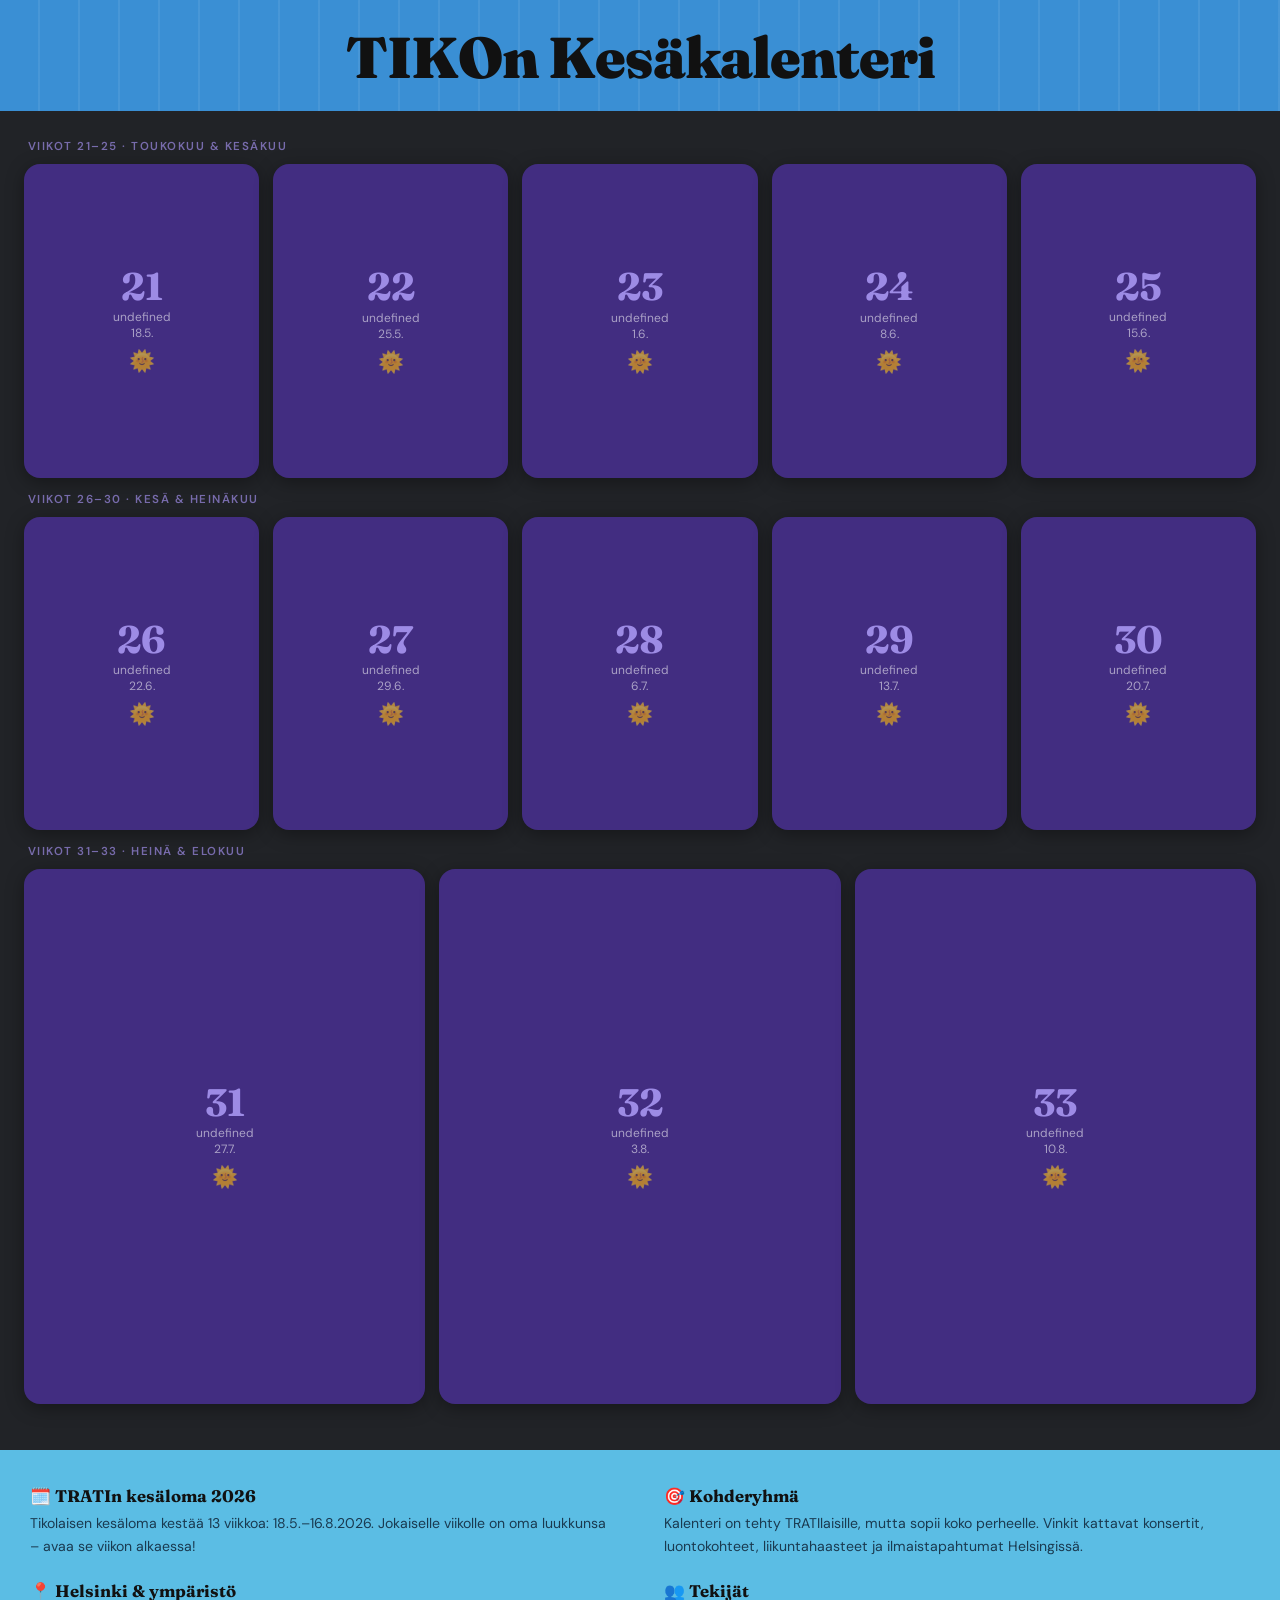
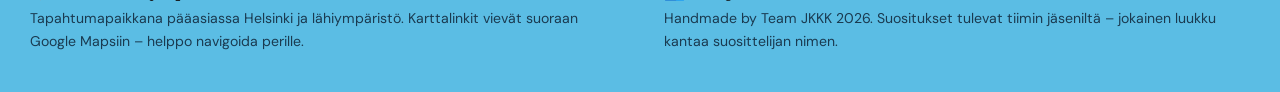
==== index.html @ 89586036 "Rename kalenteri.html to index.html" ====
<!DOCTYPE html>
<html lang="fi">
<head>
  <meta charset="UTF-8">
  <meta name="viewport" content="width=device-width, initial-scale=1.0">
  <title>TIKOn Kesäkalenteri 2026</title>
  <link href="https://fonts.googleapis.com/css2?family=Fraunces:wght@700;900&family=DM+Sans:wght@400;500;600&display=swap" rel="stylesheet">
  <link rel="stylesheet" href="kalenteri.css">
</head>
<body>

  <!-- HEADER -->
  <header>
    <h1>TIKOn Kesäkalenteri</h1>
  </header>

  <!-- CALENDAR -->
  <div class="calendar-wrap">
    <div class="week-label">Viikot 21–25 · Toukokuu &amp; Kesäkuu</div>
    <div class="grid-row five" id="row1"></div>

    <div class="week-label">Viikot 26–30 · Kesä &amp; Heinäkuu</div>
    <div class="grid-row five" id="row2"></div>

    <div class="week-label">Viikot 31–33 · Heinä &amp; Elokuu</div>
    <div class="grid-row three" id="row3"></div>
  </div>

  <!-- INFO STRIP -->
  <div class="info-strip">
    <div class="info-block">
      <h3>🗓️ TRATIn kesäloma 2026</h3>
      <p>Tikolaisen kesäloma kestää 13 viikkoa: 18.5.–16.8.2026. Jokaiselle viikolle on oma luukkunsa – avaa se viikon alkaessa!</p>
    </div>
    <div class="info-block">
      <h3>🎯 Kohderyhmä</h3>
      <p>Kalenteri on tehty TRATIlaisille, mutta sopii koko perheelle. Vinkit kattavat konsertit, luontokohteet, liikuntahaasteet ja ilmaistapahtumat Helsingissä.</p>
    </div>
    <div class="info-block">
      <h3>📍 Helsinki &amp; ympäristö</h3>
      <p>Tapahtumapaikkana pääasiassa Helsinki ja lähiympäristö. Karttalinkit vievät suoraan Google Mapsiin – helppo navigoida perille.</p>
    </div>
    <div class="info-block">
      <h3>👥 Tekijät</h3>
      <p>Handmade by Team JKKK 2026. Suositukset tulevat tiimin jäseniltä – jokainen luukku kantaa suosittelijan nimen.</p>
    </div>
  </div>

  <!-- MODAL -->
  <div class="modal-overlay" id="modalOverlay">
    <div class="modal-box" id="modalBox">
      <button class="modal-close" id="modalClose">✕</button>
      <div id="modalContent"></div>
    </div>
  </div>

  <script src="kalenteri.js"></script>

</body>
</html>
---- kalenteri.css ----
:root {
  --bg:        rgb(33, 35, 39);
  --card:      rgb(66, 45, 129);
  --accent:    rgb(157, 139, 229);
  --header-bg: #3a8fd4;
  --footer-bg: #5bbde4;
  --text-dark: #111;
  --text-light: #fff;

}

*, *::before, *::after { box-sizing: border-box; margin: 0; padding: 0; }

body {
  font-family: 'DM Sans', sans-serif;
  background: #e8f4fb;
  min-height: 100vh;
}

/* ── HEADER ── */
header {
  background: var(--header-bg);
  padding: 22px 30px 18px;
  text-align: center;
  position: relative;
  overflow: hidden;
}
header::after {
  content: '';
  position: absolute;
  inset: 0;
  background: repeating-linear-gradient(
    90deg,
    transparent,
    transparent 38px,
    rgba(255,255,255,0.07) 38px,
    rgba(255,255,255,0.07) 40px
  );
  pointer-events: none;
}
header h1 {
  font-family: 'Fraunces', serif;
  font-size: clamp(2rem, 7vw, 3.6rem);
  font-weight: 900;
  color: var(--text-dark);
  letter-spacing: -1px;
  position: relative;
  z-index: 1;
}
.sun-emoji {
  font-size: 2.2rem;
  vertical-align: middle;
  margin: 0 6px;
}

/* ── CALENDAR GRID ── */
.calendar-wrap {
  background: var(--bg);
  padding: 28px 24px 32px;
}
.week-label {
  color: var(--accent);
  font-size: 0.72rem;
  font-weight: 600;
  letter-spacing: 0.13em;
  text-transform: uppercase;
  margin-bottom: 10px;
  padding-left: 4px;
  opacity: 0.7;
}
.grid-row {
  display: grid;
  gap: 14px;
  margin-bottom: 14px;
}
.grid-row.five  { grid-template-columns: repeat(5, 1fr); }
.grid-row.three { grid-template-columns: repeat(3, 1fr); }

/* ── DOOR ── */
.door {
  aspect-ratio: 3/4;
  background: var(--card);
  border-radius: 16px;
  display: flex;
  flex-direction: column;
  align-items: center;
  justify-content: center;
  cursor: pointer;
  position: relative;
  overflow: hidden;
  transition: transform 0.18s ease, box-shadow 0.18s ease;
  box-shadow: 0 4px 18px rgba(0,0,0,0.35);
  user-select: none;
}
.door:hover:not(.locked) {
  transform: translateY(-4px) scale(1.03);

}
.door.locked {
  cursor: not-allowed;
  opacity: 0.55;
  filter: grayscale(0.3);
}
.door.opened {
  background: linear-gradient(135deg, #2e1f6b 0%, var(--card) 100%);

}
.door .week-num {
  font-family: 'Fraunces', serif;
  font-size: clamp(1.5rem, 3vw, 2.4rem);
  font-weight: 700;
  color: var(--accent);
  line-height: 1;
}
.door .door-label {
  font-size: clamp(0.55rem, 1.1vw, 0.75rem);
  color: rgba(255,255,255,0.55);
  margin-top: 4px;
  text-align: center;
  padding: 0 6px;
}
.door .lock-icon {
  font-size: 1.3rem;
  margin-top: 6px;
  opacity: 0.6;
}
.door.opened .lock-icon { display: none; }
.door.opened .week-num  { color: #fff; }
.door .open-star {
  display: none;
  position: absolute;
  top: 8px; right: 10px;
  font-size: 1rem;
  color: gold;
}
.door.opened .open-star { display: block; }



/* ── INFO STRIP ── */
.info-strip {
  background: var(--footer-bg);
  padding: 36px 30px 40px;
  display: grid;
  grid-template-columns: 1fr 1fr;
  gap: 24px 48px;
}
.info-block h3 {
  font-family: 'Fraunces', serif;
  font-size: 1.05rem;
  font-weight: 700;
  color: var(--text-dark);
  margin-bottom: 6px;
}
.info-block p {
  font-size: 0.88rem;
  line-height: 1.6;
  color: #1a3a50;
}

/* ── MODAL ── */
.modal-overlay {
  display: none;
  position: fixed;
  inset: 0;
  background: rgba(10, 8, 25, 0.75);
  backdrop-filter: blur(4px);
  z-index: 100;
  align-items: center;
  justify-content: center;
}
.modal-overlay.active { display: flex; }

.modal-box {
  background: var(--bg);
  border: 2px solid var(--card);
  border-radius: 20px;
  max-width: 480px;
  width: 92%;
  padding: 36px 32px 32px;
  position: relative;
  box-shadow: 0 24px 80px rgba(0,0,0,0.7), 0 0 40px var(--open-glow);
  animation: popIn 0.25s cubic-bezier(0.34,1.56,0.64,1);
}
@keyframes popIn {
  from { transform: scale(0.8); opacity: 0; }
  to   { transform: scale(1);   opacity: 1; }
}
.modal-close {
  position: absolute;
  top: 14px; right: 18px;
  background: none;
  border: none;
  color: var(--accent);
  font-size: 1.6rem;
  cursor: pointer;
  line-height: 1;
}


.modal-week-badge {
  display: inline-block;
  background: var(--card);
  color: var(--accent);
  font-family: 'Fraunces', serif;
  font-size: 0.8rem;
  font-weight: 700;
  letter-spacing: 0.1em;
  text-transform: uppercase;
  padding: 4px 14px;
  border-radius: 30px;
  margin-bottom: 12px;
}
.modal-title {
  font-family: 'Fraunces', serif;
  font-size: 1.7rem;
  font-weight: 900;
  color: #fff;
  margin-bottom: 8px;
  line-height: 1.2;
}
.modal-emoji {
  font-size: 2.8rem;
  display: block;
  margin-bottom: 10px;
}
.modal-desc {
  font-size: 0.95rem;
  color: rgba(255,255,255,0.82);
  line-height: 1.65;
  margin-bottom: 18px;
}
.modal-map-btn {
  display: inline-flex;
  align-items: center;
  gap: 7px;
  background: var(--card);
  color: var(--accent);
  border: none;
  border-radius: 10px;
  padding: 10px 20px;
  font-family: 'DM Sans', sans-serif;
  font-size: 0.88rem;
  font-weight: 600;
  cursor: pointer;
  text-decoration: none;
  transition: background 0.15s, transform 0.15s;
}
.modal-map-btn:hover {
  background: #4a2fa0;
  transform: translateY(-2px);
}
.modal-recommender {
  margin-top: 16px;
  font-size: 0.78rem;
  color: rgba(255,255,255,0.38);
  font-style: italic;
}
.modal-locked-msg {
  text-align: center;
  padding: 20px 0;
}
.modal-locked-msg .lock-big {
  font-size: 3.5rem;
  display: block;
  margin-bottom: 12px;
}
.modal-locked-msg p {
  color: rgba(255,255,255,0.6);
  font-size: 0.95rem;
  line-height: 1.5;
}

/* ── RESPONSIVE ── */
@media (max-width: 600px) {
  .grid-row.five  { grid-template-columns: repeat(3, 1fr); }
  .grid-row.three { grid-template-columns: repeat(3, 1fr); }
  .info-strip     { grid-template-columns: 1fr; }
  .calendar-wrap  { padding: 18px 12px 24px; }
}
@media (max-width: 380px) {
  .grid-row.five { grid-template-columns: repeat(2, 1fr); }
}
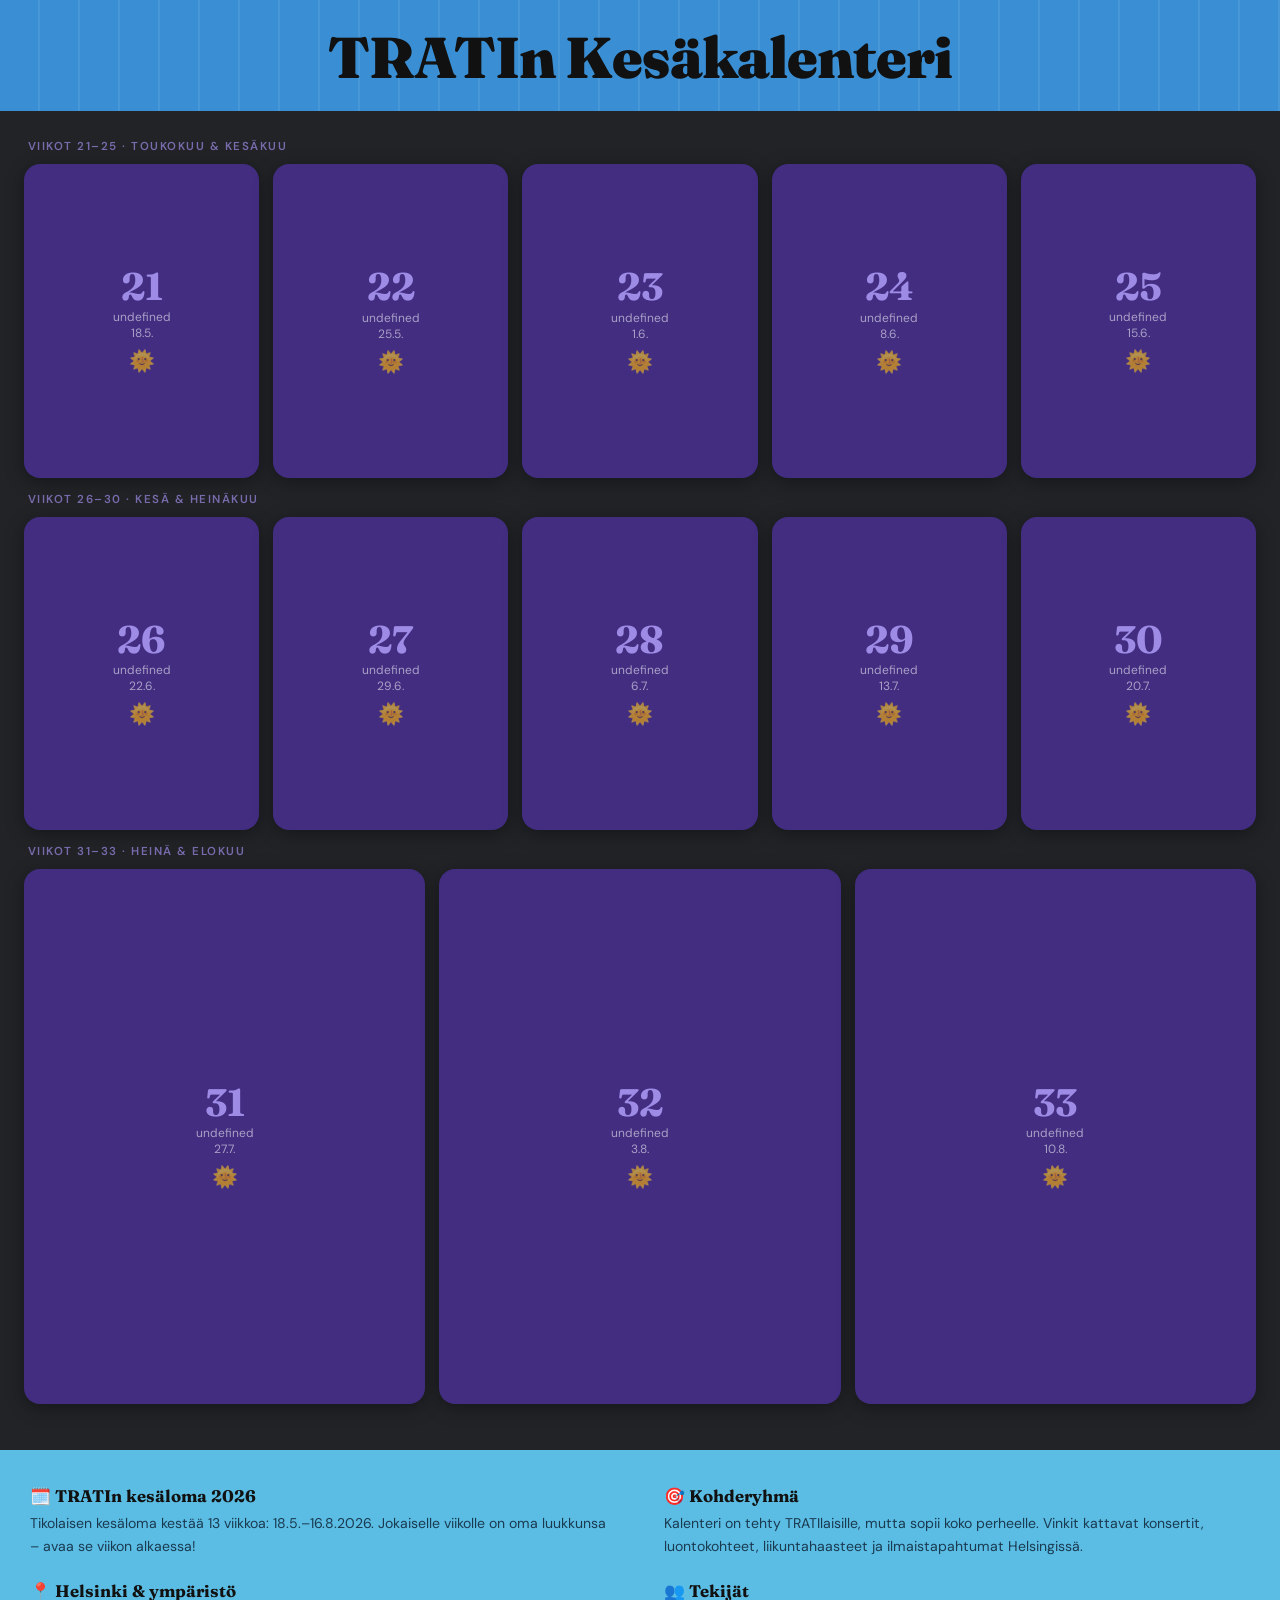
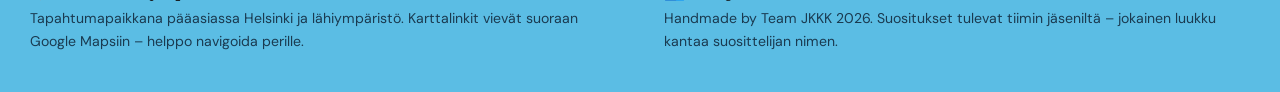
==== commit b3917a3c: "Update index.html" ====
--- a/index.html
+++ b/index.html
@@ -3,7 +3,7 @@
 <head>
   <meta charset="UTF-8">
   <meta name="viewport" content="width=device-width, initial-scale=1.0">
-  <title>TIKOn Kesäkalenteri 2026</title>
+  <title>TRATIn Kesäkalenteri 2026</title>
   <link href="https://fonts.googleapis.com/css2?family=Fraunces:wght@700;900&family=DM+Sans:wght@400;500;600&display=swap" rel="stylesheet">
   <link rel="stylesheet" href="kalenteri.css">
 </head>
@@ -11,7 +11,7 @@
 
   <!-- HEADER -->
   <header>
-    <h1>TIKOn Kesäkalenteri</h1>
+    <h1>TRATIn Kesäkalenteri</h1>
   </header>
 
   <!-- CALENDAR -->
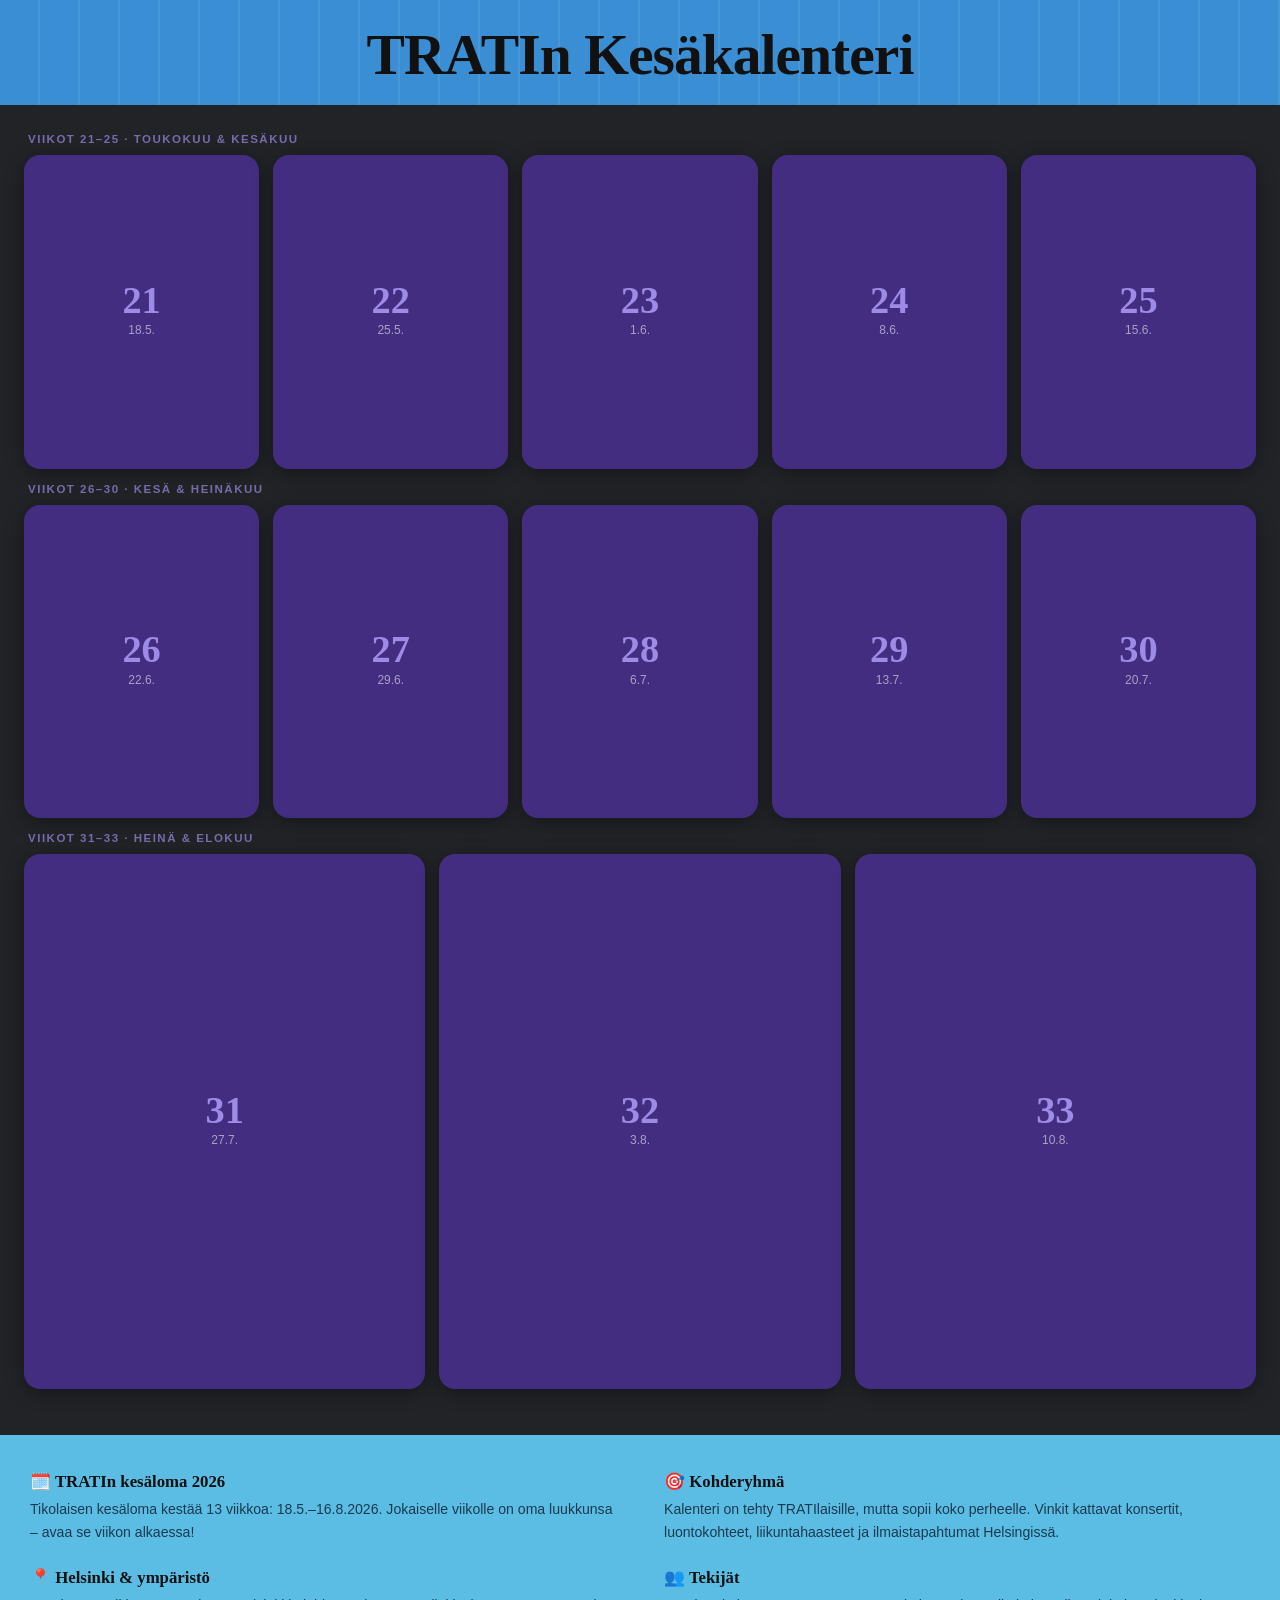
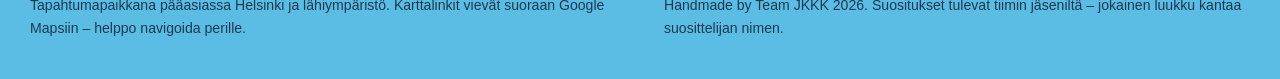
==== commit c3bbc022: "Update index.html" ====
--- a/index.html
+++ b/index.html
@@ -4,7 +4,7 @@
   <meta charset="UTF-8">
   <meta name="viewport" content="width=device-width, initial-scale=1.0">
   <title>TRATIn Kesäkalenteri 2026</title>
-  <link href="https://fonts.googleapis.com/css2?family=Fraunces:wght@700;900&family=DM+Sans:wght@400;500;600&display=swap" rel="stylesheet">
+  <link href="https://fonts.googleapis.com/css2?family=Righteous&family=Nunito:wght@400;500;600&display=swap" rel="stylesheet">
   <link rel="stylesheet" href="kalenteri.css">
 </head>
 <body>
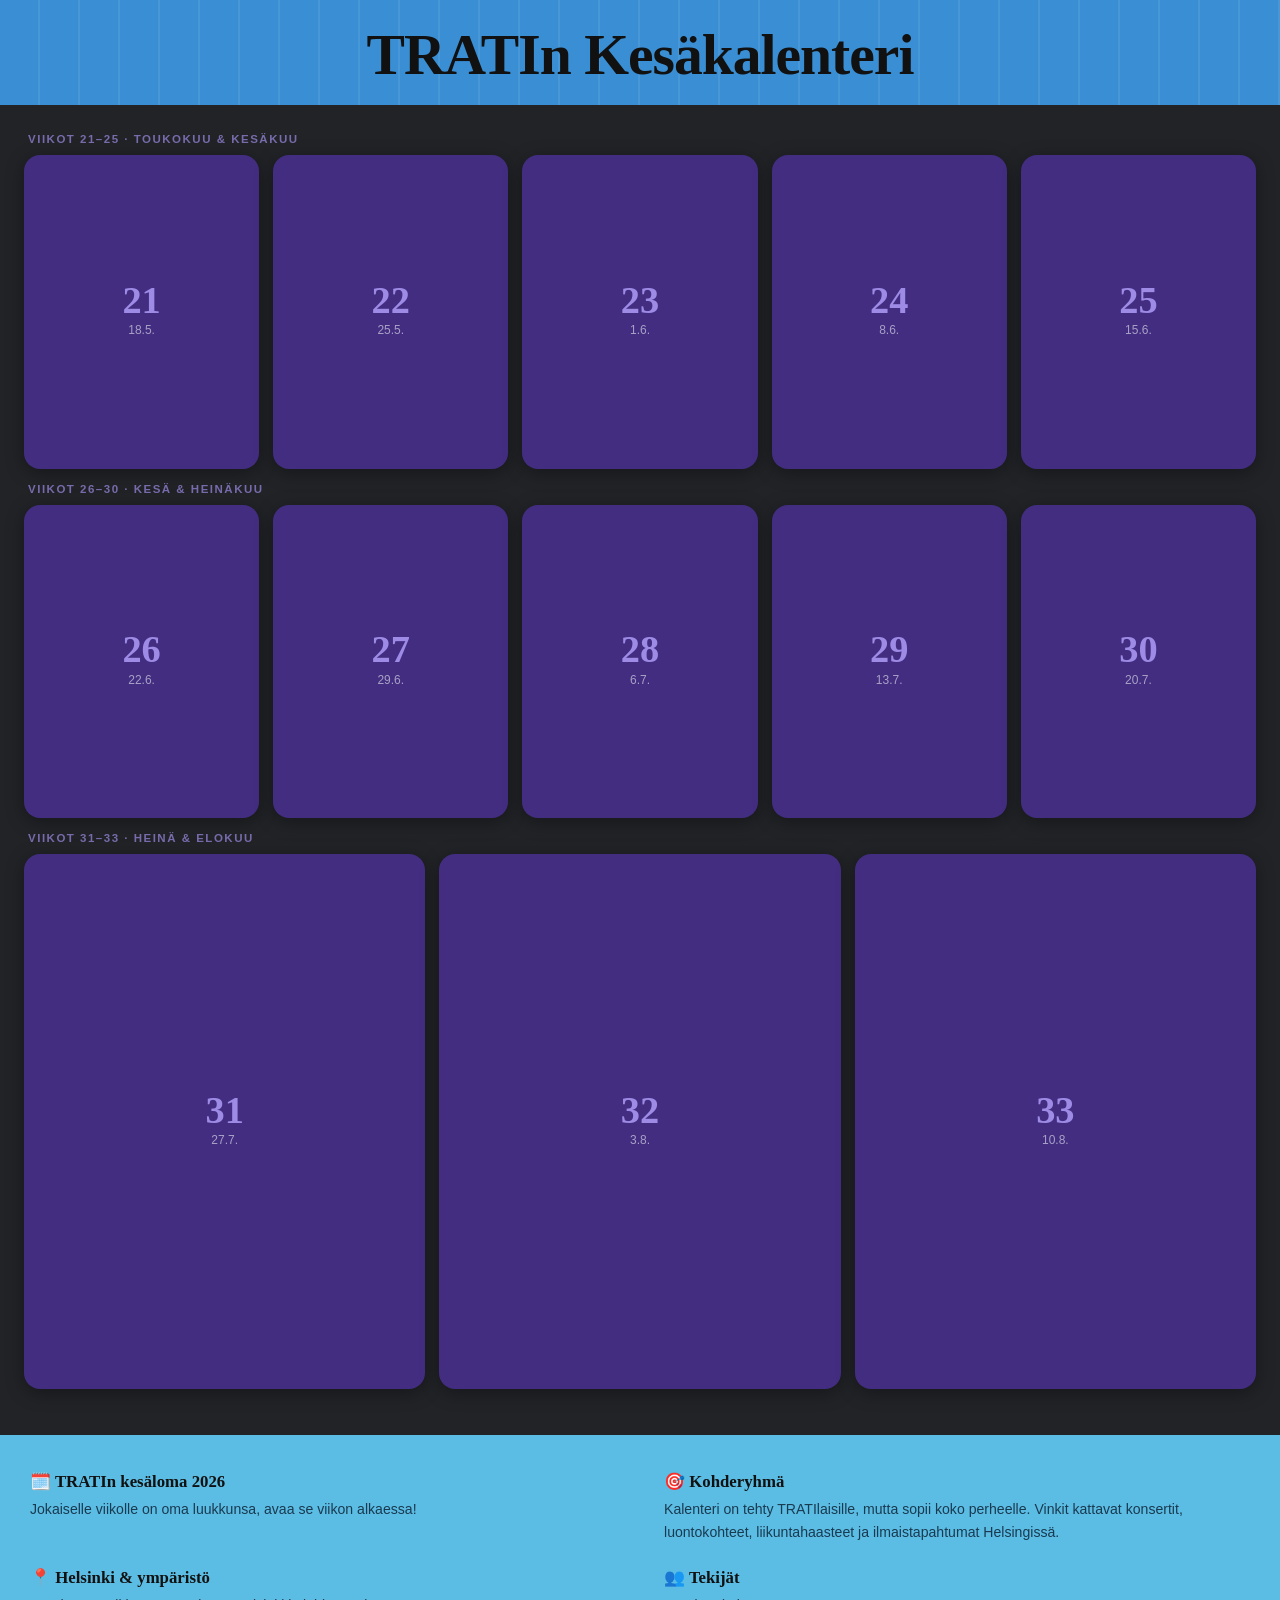
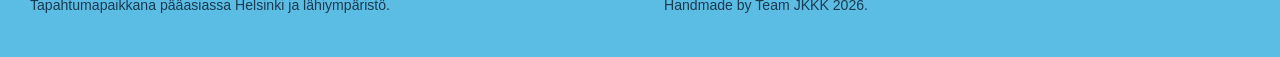
==== commit 661ad5a3: "Update index.html" ====
--- a/index.html
+++ b/index.html
@@ -30,7 +30,7 @@
   <div class="info-strip">
     <div class="info-block">
       <h3>🗓️ TRATIn kesäloma 2026</h3>
-      <p>Tikolaisen kesäloma kestää 13 viikkoa: 18.5.–16.8.2026. Jokaiselle viikolle on oma luukkunsa – avaa se viikon alkaessa!</p>
+      <p>Jokaiselle viikolle on oma luukkunsa, avaa se viikon alkaessa!</p>
     </div>
     <div class="info-block">
       <h3>🎯 Kohderyhmä</h3>
@@ -38,11 +38,11 @@
     </div>
     <div class="info-block">
       <h3>📍 Helsinki &amp; ympäristö</h3>
-      <p>Tapahtumapaikkana pääasiassa Helsinki ja lähiympäristö. Karttalinkit vievät suoraan Google Mapsiin – helppo navigoida perille.</p>
+      <p>Tapahtumapaikkana pääasiassa Helsinki ja lähiympäristö.</p>
     </div>
     <div class="info-block">
       <h3>👥 Tekijät</h3>
-      <p>Handmade by Team JKKK 2026. Suositukset tulevat tiimin jäseniltä – jokainen luukku kantaa suosittelijan nimen.</p>
+      <p>Handmade by Team JKKK 2026.</p>
     </div>
   </div>
 
--- a/kalenteri.css
+++ b/kalenteri.css
@@ -12,7 +12,7 @@
 *, *::before, *::after { box-sizing: border-box; margin: 0; padding: 0; }
 
 body {
-  font-family: 'DM Sans', sans-serif;
+  font-family: 'Nunito', sans-serif;
   background: #e8f4fb;
   min-height: 100vh;
 }
@@ -39,7 +39,7 @@
   pointer-events: none;
 }
 header h1 {
-  font-family: 'Fraunces', serif;
+  font-family: 'Righteous', cursive; 
   font-size: clamp(2rem, 7vw, 3.6rem);
   font-weight: 900;
   color: var(--text-dark);
